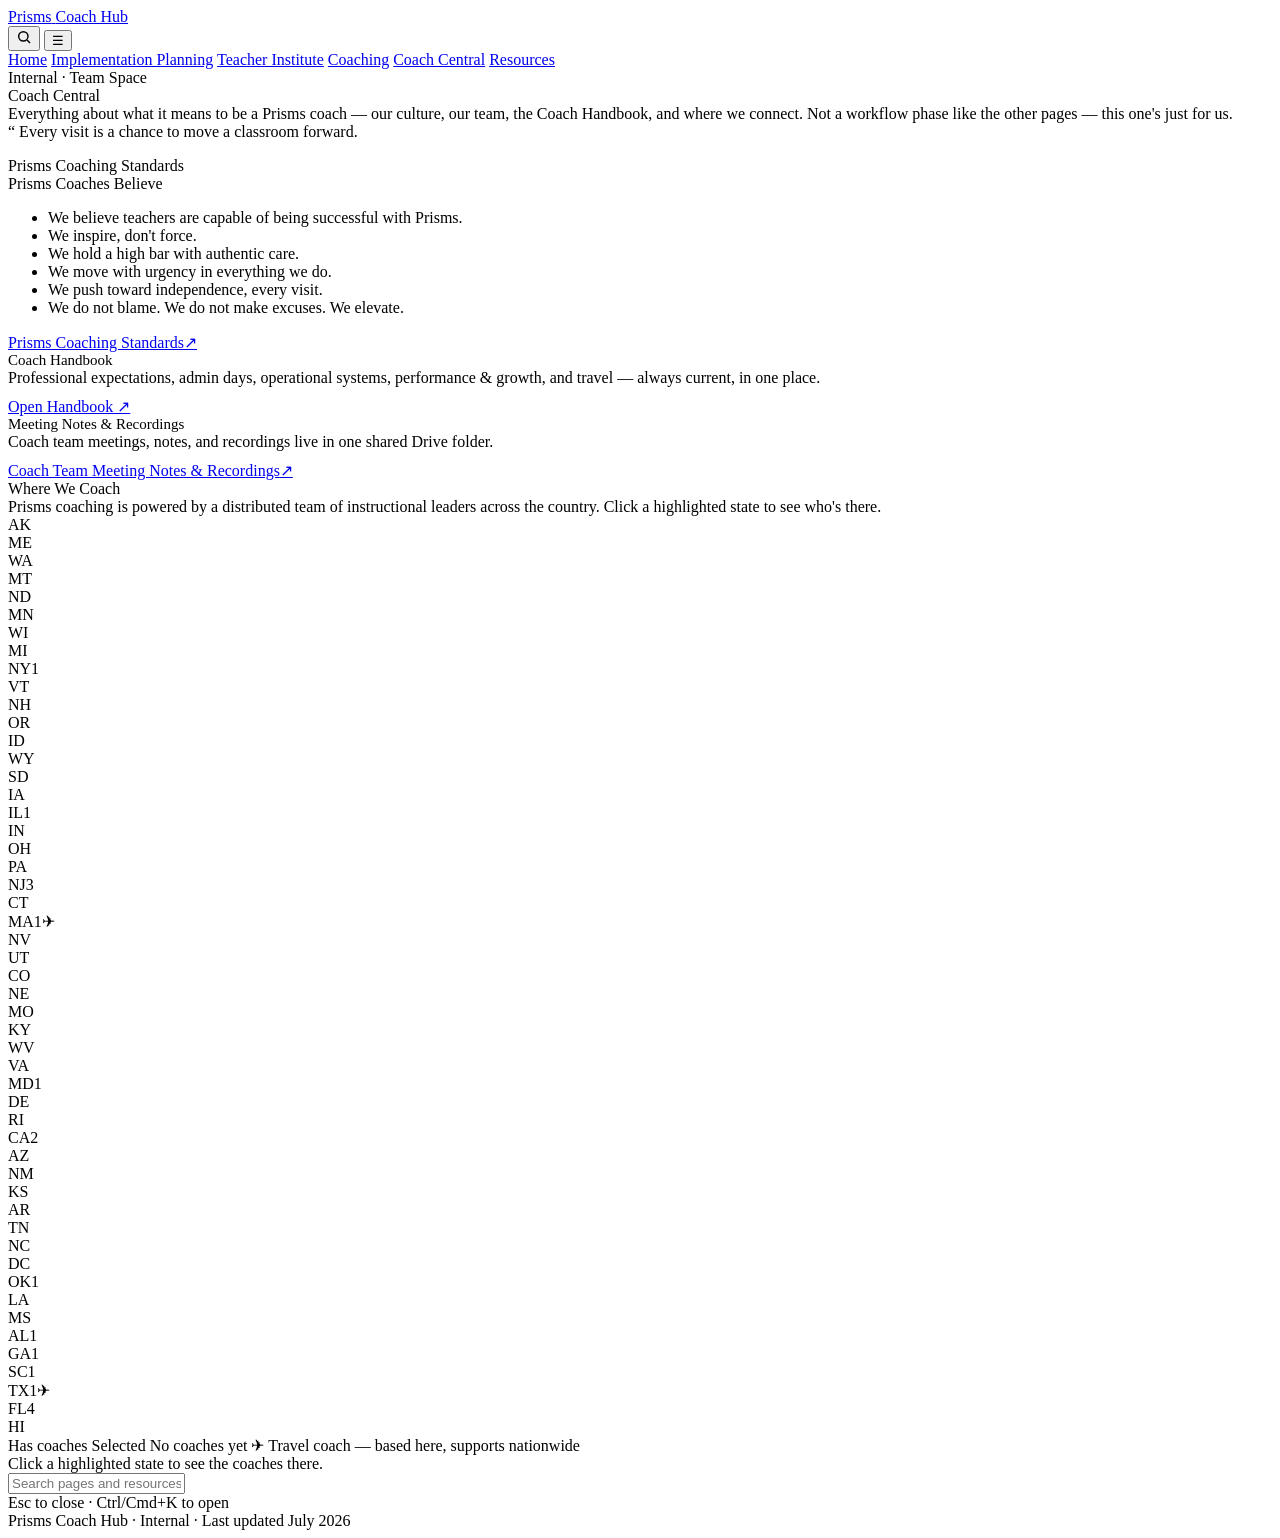
==== coach-hq.html @ 482640c3 "Update California and New York coach roster Add Ioana Robles (CV/CA) to California, replacing the TB" ====
<!DOCTYPE html>
<html lang="en">
<head>
  <meta charset="UTF-8" />
  <meta name="viewport" content="width=device-width, initial-scale=1.0" />
  <title>Prisms Coach Hub · Coach Central</title>
  <link href="https://fonts.googleapis.com/css2?family=Roboto:wght@400;500;700&display=swap" rel="stylesheet" />
  <link rel="stylesheet" href="assets/styles.css?v=32" />
</head>
<body>

  <header class="site-header">
    <div class="site-header-inner">
      <a href="index.html" class="brand">
        <span class="brand-name">Prisms</span>
        <span class="brand-sub">Coach Hub</span>
      </a>
      <div class="header-actions">
        <button class="search-trigger" onclick="openSearch()" aria-label="Search">
          <svg width="16" height="16" viewBox="0 0 24 24" fill="none" stroke="currentColor" stroke-width="2.2"><circle cx="11" cy="11" r="7"/><line x1="21" y1="21" x2="16.65" y2="16.65"/></svg>
        </button>
        <button class="nav-toggle" aria-label="Toggle menu">☰</button>
        <nav class="nav-links">
          <a class="nav-link" href="index.html">Home</a>
          <a class="nav-link" href="integration-mapping.html">Implementation Planning</a>
          <a class="nav-link" href="teacher-institute.html">Teacher Institute</a>
          <a class="nav-link" href="coaching.html">Coaching</a>
          <a class="nav-link" href="coach-hq.html">Coach Central</a>
          <a class="nav-link" href="resources.html">Resources</a>
        </nav>
      </div>
    </div>
  </header>

  <div class="page-header">
    <div class="page-header-inner">
      <div class="page-eyebrow">Internal · Team Space</div>
      <div class="page-title">Coach Central</div>
      <div class="page-purpose">Everything about what it means to be a Prisms coach — our culture, our team, the Coach Handbook, and where we connect. Not a workflow phase like the other pages — this one's just for us.</div>
    </div>
  </div>

  <section class="section">
    <div class="section-inner">
      <div class="quote-banner" id="quote-banner">
        <span class="quote-mark">“</span>
        <span id="quote-text"></span>
      </div>

      <div class="three-col" style="margin-top: 16px;">
        <div class="card compact" id="standards">
          <div class="card-tag">Prisms Coaching Standards</div>
          <div class="card-title">Prisms Coaches Believe</div>
          <div class="card-body">
            <ul class="tight-list">
              <li>We believe teachers are capable of being successful with Prisms.</li>
              <li>We inspire, don't force.</li>
              <li>We hold a high bar with authentic care.</li>
              <li>We move with urgency in everything we do.</li>
              <li>We push toward independence, every visit.</li>
              <li>We do not blame. We do not make excuses. We elevate.</li>
            </ul>
          </div>
          <div class="resource-grid" style="margin-top: 10px;">
            <a class="resource-link" href="https://docs.google.com/document/d/1jV0Piqb_KyI5IpB-RTJMyGeZTNRXs5u1IIFxTKDknmE/view" target="_blank" rel="noopener"><span>Prisms Coaching Standards</span><span class="arrow">↗</span></a>
          </div>
        </div>

        <div class="card compact" id="handbook">
          <div class="card-title" style="font-size: 15px;">Coach Handbook</div>
          <div class="card-desc" style="margin-bottom: 10px;">Professional expectations, admin days, operational systems, performance &amp; growth, and travel — always current, in one place.</div>
          <a class="tool-card-btn" style="display: inline-flex;" href="https://docs.google.com/document/d/1s14TWryL_i0_1LQaXrnczQLfy0YZtUf19tMBjfs3yhU/edit?tab=t.0" target="_blank" rel="noopener">Open Handbook ↗</a>
        </div>

        <div class="card compact" id="meetings">
          <div class="card-title" style="font-size: 15px;">Meeting Notes &amp; Recordings</div>
          <div class="card-desc" style="margin-bottom: 10px;">Coach team meetings, notes, and recordings live in one shared Drive folder.</div>
          <div class="resource-grid">
            <a class="resource-link" href="https://drive.google.com/drive/folders/1xNmrIguMOqjNMbdMRAQB9upoG7V-f8pA?usp=drive_link" target="_blank" rel="noopener"><span>Coach Team Meeting Notes &amp; Recordings</span><span class="arrow">↗</span></a>
          </div>
        </div>
      </div>
    </div>
  </section>

  <section class="section" id="team-map" style="padding-top: 0;">
    <div class="section-inner">
      <div class="section-title">Where We Coach</div>
      <div class="section-desc">Prisms coaching is powered by a distributed team of instructional leaders across the country. Click a highlighted state to see who's there.</div>

      <div class="map-wrap">
        <div>
          <div class="state-grid" id="state-grid"></div>
          <div class="map-legend">
            <span><span class="map-legend-swatch" style="background: var(--navy-light);"></span>Has coaches</span>
            <span><span class="map-legend-swatch" style="background: var(--pink);"></span>Selected</span>
            <span><span class="map-legend-swatch" style="background: var(--gray-100);"></span>No coaches yet</span>
            <span>✈ Travel coach — based here, supports nationwide</span>
          </div>
        </div>
        <div class="map-detail" id="map-detail">
          <div class="map-detail-empty">Click a highlighted state to see the coaches there.</div>
        </div>
      </div>
    </div>
  </section>

    <div class="search-overlay" id="search-overlay">
    <div class="search-box">
      <input type="text" id="search-input" placeholder="Search pages and resources..." autocomplete="off" />
      <div class="search-results" id="search-results"></div>
      <div class="search-hint">Esc to close · Ctrl/Cmd+K to open</div>
    </div>
  </div>

  <footer class="site-footer">Prisms Coach Hub · Internal · Last updated July 2026</footer>

  <script src="assets/coach-map-data.js?v=9"></script>
  <script>
    // Rotates daily (same quote all day, changes tomorrow) rather than on every reload.
    var QUOTES = [
      'Feedback is the breakfast of champions. — Ken Blanchard',
      "You don't have to be great to start, but you have to start to be great. — Zig Ziglar",
      'The expert in anything was once a beginner. — Helen Hayes',
      'Every visit is a chance to move a classroom forward.',
      'Coaching changes classrooms.',
      'The best coaching moment is the one where the teacher discovers the answer themselves.',
      'Small, specific feedback beats big, vague praise every time.',
      'Independence is the goal of every great coaching visit.',
      'Show up with energy. Leave them with momentum.',
      'Great coaches notice the moment before anyone else does.'
    ];
    var dayIndex = Math.floor(Date.now() / 86400000) % QUOTES.length;
    var qEl = document.getElementById('quote-text');
    if (qEl) qEl.textContent = QUOTES[dayIndex];
  </script>
  <script src="assets/search-index.js?v=2"></script>
  <script src="assets/search.js"></script>
  <script src="assets/nav.js?v=2"></script>
</body>
</html>
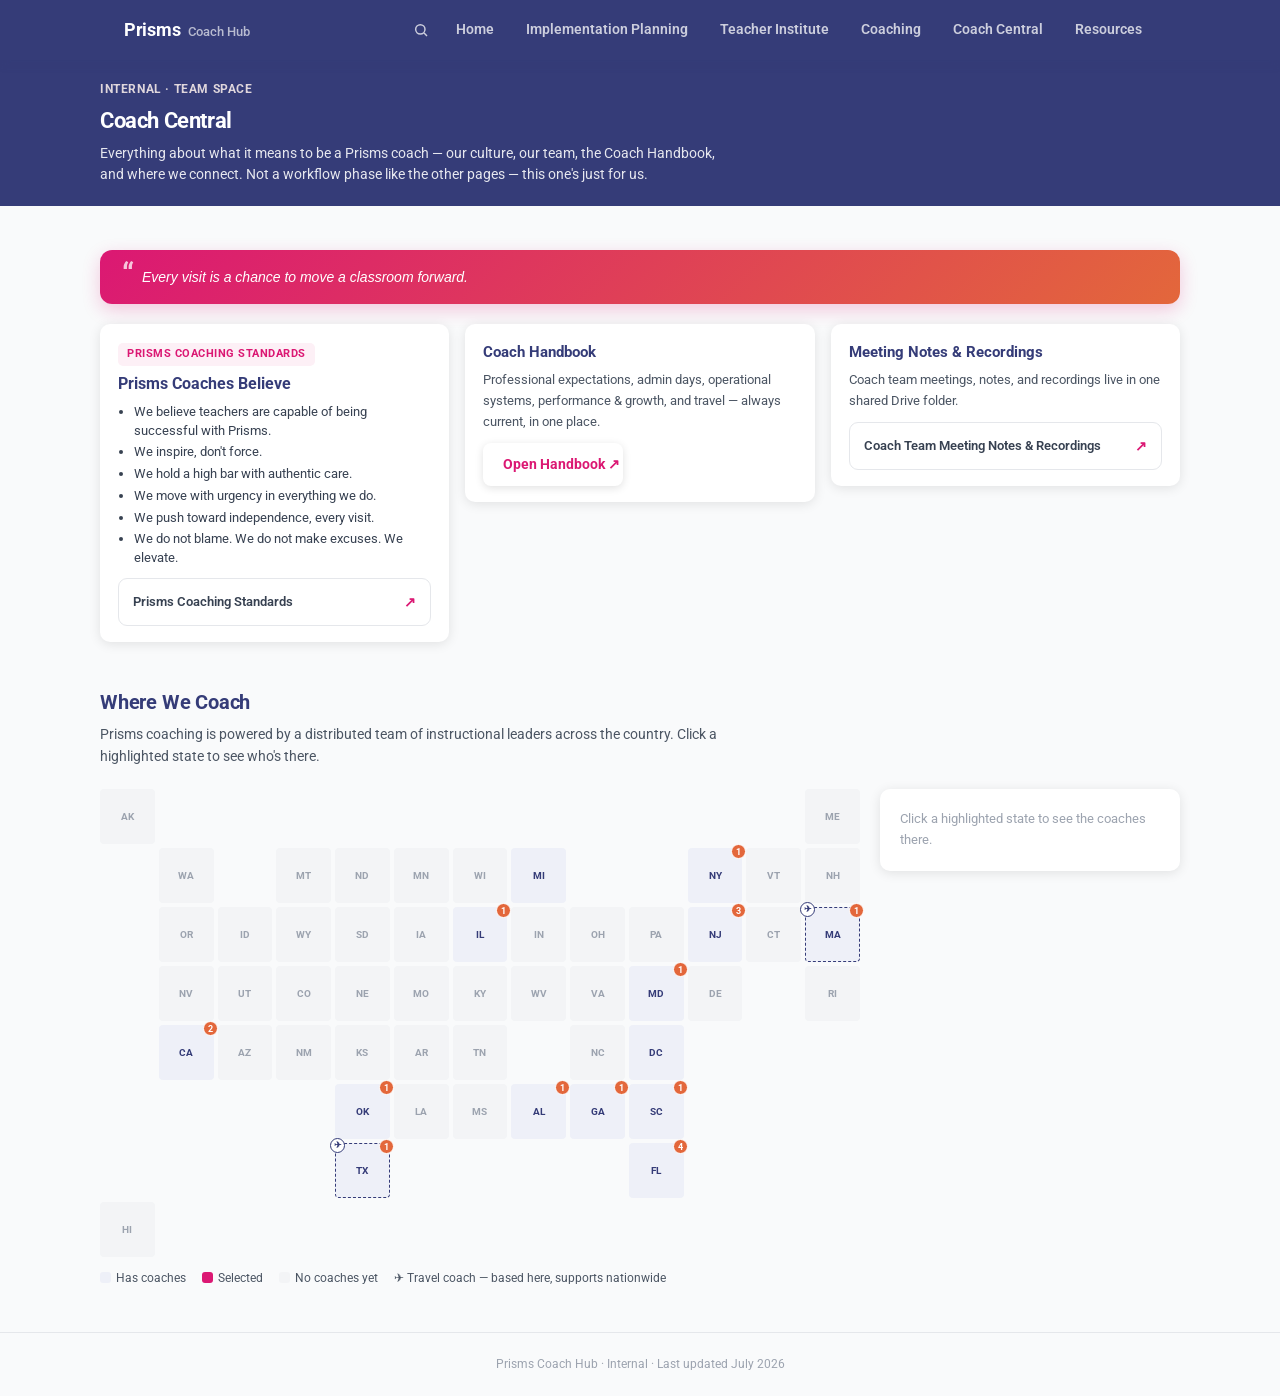
==== commit 608889dd: "Bump styles.css cache version to v33 sitewide" ====
--- a/coach-hq.html
+++ b/coach-hq.html
@@ -5,7 +5,7 @@
   <meta name="viewport" content="width=device-width, initial-scale=1.0" />
   <title>Prisms Coach Hub · Coach Central</title>
   <link href="https://fonts.googleapis.com/css2?family=Roboto:wght@400;500;700&display=swap" rel="stylesheet" />
-  <link rel="stylesheet" href="assets/styles.css?v=32" />
+  <link rel="stylesheet" href="assets/styles.css?v=33" />
 </head>
 <body>
 
--- a/assets/styles.css
+++ b/assets/styles.css
@@ -0,0 +1,457 @@
+*, *::before, *::after { box-sizing: border-box; margin: 0; padding: 0; }
+
+:root {
+  --pink: #DB1873; --pink-dark: #b8145f; --pink-light: #fdf0f6;
+  --navy: #353C78; --navy-dark: #272d5e; --navy-light: #eef0f8;
+  --coral: #E3673B; --coral-dark: #c4532a; --coral-light: #fdf2ee;
+  --gray-50: #F9FAFB; --gray-100: #F3F4F6; --gray-200: #E5E7EB;
+  --gray-300: #D1D5DB; --gray-400: #9CA3AF; --gray-600: #4B5563;
+  --gray-700: #374151; --gray-900: #111827;
+  --green: #16A34A; --radius: 10px;
+  --shadow: 0 2px 12px rgba(0,0,0,0.10);
+  --header-h: 60px;
+  --max-width: 1080px;
+}
+
+html { scroll-behavior: smooth; }
+body {
+  font-family: 'Roboto', -apple-system, sans-serif;
+  background: var(--gray-50);
+  color: var(--gray-900);
+  font-size: 15px;
+  line-height: 1.6;
+}
+a { color: inherit; text-decoration: none; }
+ul { list-style: none; }
+
+/* ─── Site header ─────────────────────────────────────── */
+.site-header {
+  background: var(--navy);
+  height: var(--header-h);
+  display: flex;
+  align-items: center;
+  position: sticky;
+  top: 0;
+  z-index: 200;
+  box-shadow: 0 2px 10px rgba(53,60,120,0.25);
+}
+.site-header-inner {
+  width: 100%;
+  max-width: var(--max-width);
+  margin: 0 auto;
+  padding: 0 24px;
+  display: flex;
+  align-items: center;
+  justify-content: space-between;
+}
+.brand { display: flex; align-items: baseline; gap: 8px; }
+.brand-name { font-size: 18px; font-weight: 700; color: white; letter-spacing: -0.3px; }
+.brand-sub { font-size: 13px; color: rgba(255,255,255,0.65); font-weight: 500; }
+
+.header-actions { display: flex; align-items: center; gap: 6px; }
+.search-trigger { background: none; border: none; color: rgba(255,255,255,0.75); cursor: pointer; padding: 7px; border-radius: 7px; display: flex; align-items: center; transition: background 0.12s, color 0.12s; }
+.search-trigger:hover { background: rgba(255,255,255,0.1); color: white; }
+
+.nav-toggle {
+  display: none;
+  background: none;
+  border: none;
+  color: white;
+  font-size: 22px;
+  cursor: pointer;
+  padding: 6px;
+}
+.nav-links { display: flex; align-items: center; gap: 4px; }
+.nav-link {
+  padding: 8px 14px;
+  border-radius: 8px;
+  font-size: 13.5px;
+  font-weight: 600;
+  color: rgba(255,255,255,0.75);
+  transition: background 0.15s, color 0.15s;
+}
+.nav-link:hover { color: white; background: rgba(255,255,255,0.08); }
+.nav-link.active { color: white; background: rgba(255,255,255,0.14); }
+
+/* ─── Hero (home) ─────────────────────────────────────── */
+.hero {
+  background: linear-gradient(135deg, var(--pink) 0%, var(--coral) 100%);
+  padding: 56px 24px 64px;
+  text-align: center;
+  color: white;
+}
+.hero-eyebrow {
+  display: inline-block;
+  background: rgba(255,255,255,0.18);
+  border: 1px solid rgba(255,255,255,0.3);
+  padding: 5px 14px;
+  border-radius: 999px;
+  font-size: 11.5px;
+  font-weight: 700;
+  letter-spacing: 0.6px;
+  text-transform: uppercase;
+  margin-bottom: 18px;
+}
+.hero-title { font-size: 34px; font-weight: 700; letter-spacing: -0.5px; margin-bottom: 12px; }
+.hero-sub { font-size: 16px; color: rgba(255,255,255,0.92); max-width: 560px; margin: 0 auto; line-height: 1.6; }
+
+/* ─── Page header (subpages) ──────────────────────────── */
+.page-header {
+  background: var(--navy);
+  padding: 20px 24px 22px;
+  color: white;
+}
+.page-header-inner { max-width: var(--max-width); margin: 0 auto; }
+.page-eyebrow { font-size: 12px; font-weight: 700; letter-spacing: 0.6px; text-transform: uppercase; color: var(--coral-light); opacity: 0.85; margin-bottom: 4px; }
+.page-title { font-size: 22px; font-weight: 700; margin-bottom: 5px; letter-spacing: -0.4px; }
+.page-purpose { font-size: 13.5px; color: rgba(255,255,255,0.88); max-width: 640px; line-height: 1.5; }
+
+/* ─── Layout ───────────────────────────────────────────── */
+.container { max-width: var(--max-width); margin: 0 auto; padding: 0 24px; }
+.section { padding: 44px 24px; }
+.section-inner { max-width: var(--max-width); margin: 0 auto; }
+.section-title { font-size: 20px; font-weight: 700; color: var(--navy); margin-bottom: 6px; letter-spacing: -0.2px; }
+.section-desc { font-size: 13.5px; color: var(--gray-600); margin-bottom: 22px; max-width: 640px; line-height: 1.6; }
+
+/* Gives the Coach section more visual weight than Prepare/Log/Follow Up — it's the most-used, most detailed part of the page. */
+.section-coach { background: var(--navy-light); }
+.section-coach .section-title { font-size: 23px; }
+
+/* ─── How We Work (home identity cards) ─────────────────── */
+.identity-grid { display: grid; grid-template-columns: repeat(4, 1fr); gap: 14px; }
+.identity-card { background: white; border-radius: 12px; border-top: 4px solid var(--navy); padding: 20px 18px; box-shadow: var(--shadow); }
+.identity-card-title { font-size: 14.5px; font-weight: 700; color: var(--navy); text-transform: uppercase; letter-spacing: 0.4px; margin-bottom: 8px; }
+.identity-card-desc { font-size: 12.5px; color: var(--gray-600); line-height: 1.55; }
+
+/* ─── What Are You Working On (home action cards) ───────── */
+.action-grid { display: grid; grid-template-columns: repeat(3, 1fr); gap: 18px; }
+.action-card {
+  background: white; border-radius: 14px; border-top: 4px solid var(--pink);
+  padding: 22px 22px 20px; box-shadow: 0 6px 20px rgba(53,60,120,0.10);
+  display: flex; flex-direction: column; gap: 10px;
+  transition: transform 0.15s, box-shadow 0.15s;
+}
+.action-card:hover { transform: translateY(-3px); box-shadow: 0 12px 28px rgba(53,60,120,0.16); }
+.action-card-title { font-size: 17px; font-weight: 700; color: var(--navy); display: block; width: fit-content; }
+.action-card-title::after { content: ' →'; }
+a.action-card-title:hover { color: var(--pink); text-decoration: underline; }
+.action-card-desc { font-size: 13px; color: var(--gray-600); line-height: 1.55; flex: 1; }
+
+/* ─── Every Week (home) — deliberately lighter than a real section: a
+   muted label instead of .section-title, chips instead of a card+list,
+   so it never competes with How We Work / What Are You Working On. */
+.every-week-card { background: var(--navy-light); border-radius: 12px; padding: 20px 24px; }
+.every-week-label { font-size: 11.5px; font-weight: 700; text-transform: uppercase; letter-spacing: 0.5px; color: var(--navy); margin-bottom: 10px; }
+.every-week-chips { display: flex; flex-wrap: wrap; gap: 8px; margin-bottom: 12px; }
+.every-week-chip { font-size: 12.5px; font-weight: 500; color: var(--gray-700); background: white; border: 1px solid var(--gray-200); border-radius: 999px; padding: 6px 14px; line-height: 1.4; }
+.every-week-meeting { font-size: 12.5px; color: var(--gray-600); line-height: 1.5; border-left: 3px solid var(--navy); padding-left: 10px; }
+.every-week-meeting strong { color: var(--navy); }
+.every-week-highlight { display: inline-block; background: var(--pink); color: white; font-weight: 700; font-size: 11px; text-transform: uppercase; letter-spacing: 0.4px; padding: 2px 8px; border-radius: 6px; margin-right: 6px; vertical-align: middle; }
+
+/* ─── Where Things Live (home reference list) ───────────── */
+.truth-list { background: white; border-radius: var(--radius); box-shadow: var(--shadow); overflow: hidden; }
+.truth-row { display: flex; align-items: center; justify-content: space-between; gap: 16px; padding: 14px 20px; border-top: 1px solid var(--gray-100); flex-wrap: wrap; }
+.truth-row:first-child { border-top: none; }
+.truth-need { font-size: 13.5px; color: var(--gray-700); font-weight: 500; flex: 1; min-width: 220px; }
+.truth-where { font-size: 13px; font-weight: 700; display: flex; gap: 14px; flex-wrap: wrap; }
+.truth-where a { color: var(--pink); }
+.truth-where a:hover { text-decoration: underline; }
+
+/* ─── Cycle grid (Coaching page 4-step flow) ───────────── */
+.cycle-grid { display: grid; grid-template-columns: repeat(4, 1fr); gap: 20px; }
+.cycle-grid-3 { grid-template-columns: repeat(3, 1fr); }
+.cycle-card { background: white; border-radius: 16px; border-top: 4px solid var(--navy); padding: 28px 24px 24px; box-shadow: 0 6px 20px rgba(53,60,120,0.12); display: flex; flex-direction: column; gap: 12px; min-height: 190px; transition: transform 0.15s, box-shadow 0.15s; }
+.cycle-card:hover { transform: translateY(-3px); box-shadow: 0 12px 28px rgba(53,60,120,0.18); }
+.cycle-num { width: 36px; height: 36px; border-radius: 50%; background: var(--navy-light); color: var(--navy); font-size: 15px; font-weight: 700; display: flex; align-items: center; justify-content: center; }
+.cycle-card-title { font-size: 19px; font-weight: 700; color: var(--navy); display: block; width: fit-content; }
+a.cycle-card-title:hover { color: var(--pink); text-decoration: underline; }
+.cycle-card-desc { font-size: 13.5px; color: var(--gray-600); line-height: 1.6; flex: 1; }
+.cycle-card-link { font-size: 13px; font-weight: 700; color: var(--pink); text-decoration: none; align-self: flex-end; padding: 6px 12px; background: var(--pink-light); border-radius: 7px; transition: background 0.12s; }
+.cycle-card-link:hover { background: var(--pink); color: white; }
+
+/* ─── Cards (content blocks) ──────────────────────────── */
+.card {
+  background: white;
+  border-radius: var(--radius);
+  padding: 22px 24px;
+  margin-bottom: 16px;
+  box-shadow: var(--shadow);
+}
+.card-title { font-size: 15.5px; font-weight: 700; color: var(--navy); margin-bottom: 6px; }
+.card-desc { font-size: 13px; color: var(--gray-600); line-height: 1.6; margin-bottom: 12px; }
+.card-body { font-size: 13.5px; color: var(--gray-700); line-height: 1.7; }
+.card-body p + p { margin-top: 10px; }
+.card-tag {
+  display: inline-block;
+  font-size: 10.5px; font-weight: 700; text-transform: uppercase; letter-spacing: 0.5px;
+  color: var(--pink); background: var(--pink-light);
+  padding: 3px 9px; border-radius: 5px; margin-bottom: 10px;
+}
+.two-col { display: grid; grid-template-columns: 1fr 1fr; gap: 16px; }
+.three-col { display: grid; grid-template-columns: repeat(3, 1fr); gap: 16px; align-items: start; }
+
+.card.compact { padding: 16px 18px; margin-bottom: 0; }
+.card.compact .card-tag { margin-bottom: 6px; }
+.tight-list { padding-left: 16px; list-style: disc; font-size: 12.5px; color: var(--gray-700); line-height: 1.5; }
+.tight-list li { margin-bottom: 3px; }
+.tight-list li:last-child { margin-bottom: 0; }
+
+/* ─── Checklist (onboarding) ──────────────────────────── */
+.checklist { display: flex; flex-direction: column; gap: 10px; }
+.checklist-step { display: flex; gap: 12px; align-items: flex-start; }
+.checklist-num {
+  flex-shrink: 0; width: 24px; height: 24px; border-radius: 50%;
+  background: var(--coral-light); color: var(--coral-dark);
+  font-size: 11.5px; font-weight: 700; display: flex; align-items: center; justify-content: center;
+  margin-top: 1px;
+}
+.checklist-text { font-size: 13.5px; color: var(--gray-700); line-height: 1.55; }
+.checklist-time { font-size: 11.5px; color: var(--gray-400); font-style: italic; }
+.checklist-step-soon .checklist-num { background: var(--gray-100); color: var(--gray-400); }
+.checklist-step-soon .checklist-text { color: var(--gray-400); font-style: italic; }
+
+/* ─── Resource links ───────────────────────────────────── */
+.resource-grid { display: grid; grid-template-columns: repeat(auto-fill, minmax(230px, 1fr)); gap: 10px; }
+.resource-link {
+  display: flex; align-items: center; justify-content: space-between; gap: 8px;
+  background: white; border: 1.5px solid var(--gray-200); border-radius: 9px;
+  padding: 12px 14px; font-size: 13px; font-weight: 600; color: var(--gray-700);
+  transition: border-color 0.12s, background 0.12s;
+}
+.resource-link:hover { border-color: var(--pink); background: var(--pink-light); }
+.resource-link .arrow { color: var(--pink); font-size: 14px; flex-shrink: 0; }
+.resource-link.pending { border-style: dashed; border-color: var(--gray-300); color: var(--gray-400); cursor: default; }
+.pending-badge {
+  font-size: 9.5px; font-weight: 700; text-transform: uppercase; letter-spacing: 0.4px;
+  background: var(--coral-light); color: var(--coral-dark); padding: 2px 6px; border-radius: 4px; flex-shrink: 0;
+}
+
+/* ─── Site search overlay ──────────────────────────────── */
+.search-overlay { display: none; position: fixed; inset: 0; background: rgba(30,32,50,0.55); z-index: 500; align-items: flex-start; justify-content: center; padding: 90px 20px; }
+.search-overlay.open { display: flex; }
+.search-box { background: white; border-radius: 14px; width: 100%; max-width: 560px; box-shadow: 0 20px 60px rgba(0,0,0,0.30); padding: 8px; max-height: 70vh; display: flex; flex-direction: column; }
+.search-box input { width: 100%; border: none; padding: 14px 16px; font-size: 16px; font-family: 'Roboto', sans-serif; color: var(--gray-900); outline: none; border-bottom: 1px solid var(--gray-100); }
+.search-results { overflow-y: auto; padding: 6px; }
+.search-result { display: flex; align-items: center; justify-content: space-between; gap: 10px; padding: 10px 12px; border-radius: 8px; text-decoration: none; }
+.search-result:hover { background: var(--pink-light); }
+.search-result-label { font-size: 13.5px; font-weight: 600; color: var(--navy); }
+.search-result-context { font-size: 11px; color: var(--gray-400); flex-shrink: 0; }
+.search-empty { padding: 16px 12px; font-size: 13px; color: var(--gray-400); font-style: italic; }
+.search-hint { padding: 8px 12px 4px; font-size: 11px; color: var(--gray-300); text-align: center; }
+
+/* ─── Quote banner (Coach Central) ─────────────────────── */
+.quote-banner { background: linear-gradient(135deg, var(--pink) 0%, var(--coral) 100%); border-radius: 12px; padding: 16px 22px; color: white; font-size: 14px; font-style: italic; line-height: 1.6; margin-bottom: 20px; display: flex; align-items: flex-start; gap: 8px; box-shadow: 0 6px 18px rgba(219,24,115,0.22); }
+.quote-mark { font-size: 30px; font-weight: 700; line-height: 0.5; font-style: normal; opacity: 0.75; flex-shrink: 0; }
+
+/* ─── Coach / Culture side-by-side panels ─────────────── */
+.coach-panel { background: var(--navy-light); position: relative; overflow: hidden; }
+.coach-panel .card-title { color: var(--navy-dark); }
+.coach-panel .card-tag, .coach-panel .card-title, .coach-panel .card-body { position: relative; z-index: 1; }
+.panel-watermark {
+  position: absolute; bottom: -18px; right: -18px; width: 170px; height: 170px;
+  fill: none; stroke: var(--navy); stroke-width: 1.6; opacity: 0.10; transform: rotate(-8deg);
+  pointer-events: none;
+}
+
+/* ─── Value accordion (Culture) ────────────────────────── */
+.value-accordion { background: white; border-radius: var(--radius); box-shadow: var(--shadow); overflow: hidden; }
+.value-accordion.culture-panel { background: var(--coral-light); }
+.value-accordion-label { font-size: 10.5px; font-weight: 700; text-transform: uppercase; letter-spacing: 0.5px; color: var(--gray-400); padding: 12px 20px 6px; }
+.value-item { border-top: 1px solid rgba(0,0,0,0.06); }
+.value-item:first-of-type { border-top: none; }
+.value-item summary {
+  list-style: none; cursor: pointer; padding: 13px 20px; display: flex; align-items: center; gap: 12px;
+  border-left: 4px solid transparent; transition: background 0.12s;
+}
+.value-item summary::-webkit-details-marker { display: none; }
+.value-item summary::after { content: '+'; margin-left: auto; color: var(--gray-400); font-size: 17px; font-weight: 400; flex-shrink: 0; }
+.value-item[open] summary::after { content: '−'; }
+.value-item summary:hover { background: rgba(255,255,255,0.55); }
+.value-icon { display: flex; align-items: center; justify-content: center; flex-shrink: 0; width: 30px; height: 30px; border-radius: 8px; background: rgba(255,255,255,0.6); }
+.value-item.excellence .value-icon { color: var(--pink); }
+.value-item.velocity .value-icon { color: var(--coral); }
+.value-item.team .value-icon { color: var(--navy); }
+.value-item.character .value-icon { color: var(--green); }
+.value-item-name { font-size: 14px; font-weight: 700; color: var(--navy); min-width: 78px; flex-shrink: 0; }
+.value-item-hook { font-size: 12.5px; color: var(--gray-400); }
+.value-item[open] .value-item-hook { display: none; }
+.value-item.excellence summary { border-left-color: var(--pink); }
+.value-item.velocity summary { border-left-color: var(--coral); }
+.value-item.team summary { border-left-color: var(--navy); }
+.value-item.character summary { border-left-color: var(--green); }
+.value-item p { padding: 0 20px 14px 20px; font-size: 13px; color: var(--gray-700); line-height: 1.6; }
+.value-item p + p { margin-top: -6px; }
+.value-item p strong { color: var(--navy); }
+
+/* ─── Tool card (Coaching page) ───────────────────────── */
+.tool-card {
+  background: linear-gradient(135deg, var(--pink) 0%, var(--coral) 100%);
+  border-radius: 14px;
+  padding: 26px 28px;
+  color: white;
+  display: flex;
+  align-items: center;
+  justify-content: space-between;
+  gap: 20px;
+  flex-wrap: wrap;
+  box-shadow: 0 8px 24px rgba(219,24,115,0.25);
+}
+.tool-card-title { font-size: 17px; font-weight: 700; margin-bottom: 5px; }
+.tool-card-desc { font-size: 13.5px; color: rgba(255,255,255,0.92); max-width: 460px; line-height: 1.55; }
+.tool-card-btn {
+  background: white; color: var(--pink); font-weight: 700; font-size: 13.5px;
+  padding: 11px 20px; border-radius: 8px; white-space: nowrap;
+  box-shadow: 0 2px 8px rgba(0,0,0,0.12);
+  transition: opacity 0.15s;
+  width: 140px; text-align: center; flex-shrink: 0;
+}
+.tool-card-btn:hover { opacity: 0.9; }
+
+/* Compact tool-card: title + button inline, sized to content rather than full width — used
+   when a section's title/description sit beside it instead of above it. */
+.tool-card.tool-compact { flex: 0 0 auto; width: auto; padding: 14px 20px; gap: 16px; }
+.tool-card.tool-compact .tool-card-title { margin-bottom: 0; font-size: 15px; white-space: nowrap; }
+
+/* Puts a section's title/description on the left and its tool-card on the right,
+   inline, instead of stacked — cuts vertical space considerably. */
+.section-tool-row { display: flex; align-items: center; justify-content: space-between; gap: 20px; flex-wrap: wrap; margin-bottom: 20px; }
+.section-tool-info { flex: 1; min-width: 220px; }
+.section-tool-info .section-title { margin-bottom: 3px; }
+.section-tool-info .section-desc { margin-bottom: 0; }
+
+/* ─── I Move It coaching-day guide (Coaching page) ────────── */
+.field-guide-card { background: white; border-radius: var(--radius); box-shadow: var(--shadow); padding: 24px 26px; }
+.fg-step { margin-bottom: 18px; }
+.fg-step:last-child { margin-bottom: 0; }
+.fg-step-label { font-size: 13.5px; font-weight: 700; color: var(--navy); margin-bottom: 10px; }
+
+.fg-daytype-grid { display: grid; grid-template-columns: repeat(5, 1fr); gap: 10px; }
+
+.fg-daytype-btn {
+  background: white; border: 1.5px solid var(--gray-200); border-radius: 10px;
+  padding: 13px 14px; cursor: pointer; text-align: left;
+  display: flex; flex-direction: column; gap: 3px;
+  font-family: 'Roboto', sans-serif; transition: border-color 0.12s, background 0.12s;
+}
+.fg-daytype-btn:hover { border-color: var(--pink); background: var(--pink-light); }
+.fg-daytype-btn.active { border-color: var(--pink); background: var(--pink-light); box-shadow: inset 0 0 0 1px var(--pink); }
+.fg-daytype-btn:focus-visible { outline: 2.5px solid var(--navy); outline-offset: 2px; }
+.fg-btn-label { font-size: 13.5px; font-weight: 700; color: var(--navy); }
+.fg-btn-hint { font-size: 11.5px; color: var(--gray-400); }
+.fg-daytype-btn.active .fg-btn-hint { color: var(--pink-dark); }
+
+.fg-result { margin-top: 22px; padding-top: 20px; border-top: 1px solid var(--gray-100); }
+.fg-result-header { display: flex; align-items: baseline; justify-content: space-between; flex-wrap: wrap; gap: 6px; margin-bottom: 14px; }
+.fg-result-title { font-size: 17px; font-weight: 700; color: var(--navy); }
+
+.fg-block { margin-bottom: 16px; }
+.fg-block:last-of-type { margin-bottom: 0; }
+.fg-label { font-size: 11px; font-weight: 700; text-transform: uppercase; letter-spacing: 0.5px; color: var(--gray-400); margin-bottom: 6px; }
+.fg-text { font-size: 13.5px; color: var(--gray-700); line-height: 1.6; }
+
+.fg-print-btn { border: none; cursor: pointer; margin-top: 4px; }
+
+.fg-empty { font-size: 13px; color: var(--gray-400); font-style: italic; }
+
+/* ─── Pull quote ───────────────────────────────────────── */
+.pull-quote {
+  border-left: 4px solid var(--pink);
+  padding: 4px 20px;
+  font-size: 16px;
+  font-weight: 500;
+  font-style: italic;
+  color: var(--navy);
+  margin-bottom: 16px;
+}
+
+/* ─── State grid map ───────────────────────────────────── */
+.map-wrap { display: grid; grid-template-columns: 1fr; gap: 20px; }
+@media (min-width: 900px) { .map-wrap { grid-template-columns: 1fr 300px; } }
+.state-grid {
+  display: grid;
+  grid-template-columns: repeat(13, 1fr);
+  grid-auto-rows: 1fr;
+  gap: 4px;
+  aspect-ratio: 13 / 8;
+}
+.state-tile {
+  display: flex; align-items: center; justify-content: center;
+  background: var(--gray-100); color: var(--gray-400);
+  border-radius: 4px; font-size: 10px; font-weight: 700;
+  cursor: default; position: relative; border: 1.5px solid transparent;
+  transition: background 0.12s, border-color 0.12s, transform 0.1s;
+}
+.state-tile.has-coaches { background: var(--navy-light); color: var(--navy); cursor: pointer; }
+.state-tile.has-coaches:hover { background: var(--navy); color: white; transform: scale(1.08); z-index: 2; }
+.state-tile.has-coaches.selected { background: var(--pink); color: white; border-color: var(--pink-dark); transform: scale(1.08); z-index: 2; }
+.state-tile-count {
+  position: absolute; top: -5px; right: -5px;
+  background: var(--coral); color: white; font-size: 9px; font-weight: 700;
+  width: 15px; height: 15px; border-radius: 50%; display: flex; align-items: center; justify-content: center;
+  border: 1.5px solid white;
+}
+.state-tile.travel-tile { border-style: dashed; border-color: var(--navy); }
+.state-tile-travel {
+  position: absolute; top: -6px; left: -6px;
+  background: white; font-size: 9px;
+  width: 15px; height: 15px; border-radius: 50%; display: flex; align-items: center; justify-content: center;
+  border: 1.5px solid var(--navy); line-height: 1;
+}
+.map-legend { display: flex; gap: 16px; flex-wrap: wrap; margin-top: 12px; font-size: 11.5px; color: var(--gray-600); }
+.map-legend-swatch { display: inline-block; width: 11px; height: 11px; border-radius: 3px; margin-right: 5px; vertical-align: -1px; }
+
+.map-detail {
+  background: white; border-radius: var(--radius); box-shadow: var(--shadow);
+  padding: 20px; align-self: start; position: sticky; top: calc(var(--header-h) + 16px);
+}
+.map-detail-empty { color: var(--gray-400); font-size: 13px; line-height: 1.6; }
+.map-detail-state { font-size: 16px; font-weight: 700; color: var(--navy); margin-bottom: 2px; }
+.map-detail-region { font-size: 11.5px; color: var(--gray-400); margin-bottom: 12px; }
+.map-detail-coach { display: flex; align-items: center; gap: 8px; padding: 7px 0; border-top: 1px solid var(--gray-100); font-size: 13px; color: var(--gray-700); }
+.map-detail-coach:first-of-type { border-top: none; }
+.map-detail-coach.open-role { color: var(--gray-400); font-style: italic; }
+.map-detail-dot { width: 7px; height: 7px; border-radius: 50%; background: var(--pink); flex-shrink: 0; }
+.map-detail-coach.open-role .map-detail-dot { background: var(--gray-300); }
+
+/* ─── Footer ───────────────────────────────────────────── */
+.site-footer {
+  border-top: 1px solid var(--gray-200);
+  padding: 22px 24px;
+  text-align: center;
+  font-size: 12px;
+  color: var(--gray-400);
+}
+
+/* ─── Mobile ───────────────────────────────────────────── */
+@media (max-width: 860px) {
+  .cycle-grid { grid-template-columns: 1fr 1fr; }
+  .two-col { grid-template-columns: 1fr; }
+  .three-col { grid-template-columns: 1fr; }
+  .identity-grid { grid-template-columns: 1fr 1fr; }
+  .action-grid { grid-template-columns: 1fr 1fr; }
+  .fg-daytype-grid { grid-template-columns: 1fr; }
+}
+@media (max-width: 560px) {
+  .cycle-grid { grid-template-columns: 1fr; }
+  .identity-grid { grid-template-columns: 1fr; }
+  .action-grid { grid-template-columns: 1fr; }
+  .tool-card.tool-compact { width: 100%; flex: 1 1 100%; }
+  .tool-card.tool-compact .tool-card-title { white-space: normal; }
+}
+@media (max-width: 760px) {
+  .nav-toggle { display: block; }
+  .nav-links {
+    position: absolute; top: var(--header-h); left: 0; right: 0;
+    background: var(--navy-dark);
+    flex-direction: column;
+    align-items: stretch;
+    gap: 0;
+    display: none;
+    padding: 8px;
+    box-shadow: 0 8px 20px rgba(0,0,0,0.2);
+  }
+  .nav-links.open { display: flex; }
+  .nav-link { padding: 13px 14px; border-radius: 6px; }
+  .hero-title { font-size: 26px; }
+  .hero { padding: 32px 20px 40px; }
+}
